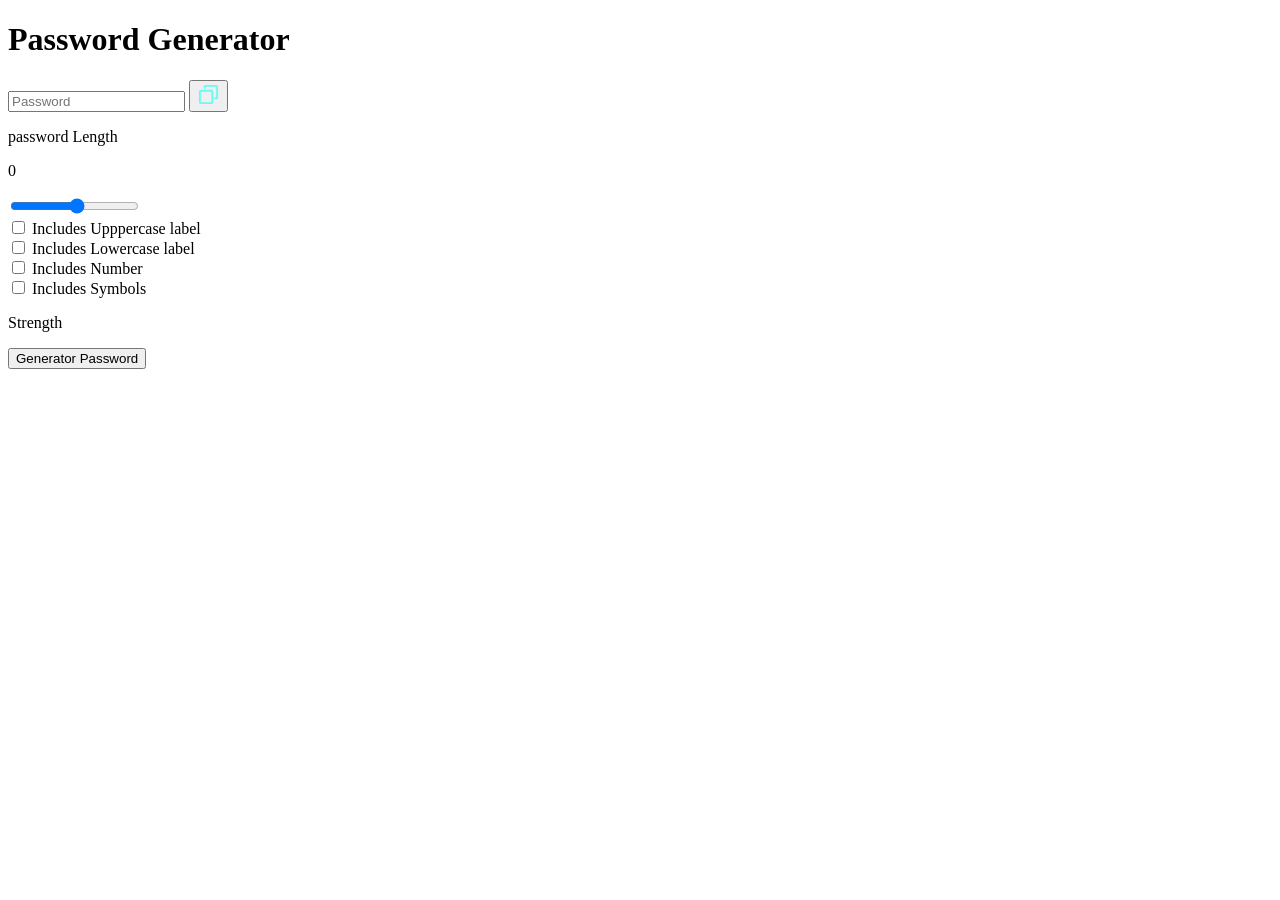
==== Day-9/index.html @ 2289767b "html done" ====
<!DOCTYPE html>
<html lang="en">
<head>
    <meta charset="UTF-8">
    <meta name="viewport" content="width=device-width, initial-scale=1.0">
    <link rel="shortcut icon" href="./assets/favicon.ico" type="image/x-icon">
    <link rel="stylesheet" href="style.css">
    <title>Password Generator</title>
</head>
<body>
    
    <div class="container">
        <h1>Password Generator</h1>

        <div class="display-container">

            <input readonly placeholder="Password" class="display" sata-passwordDispaly>

            <button>
                <span data-copyMsg></span>
                <img src="./assets/copy.svg" alt="copy" width="23" height="23">
            </button>

        </div>

        <div class="input-container">
            <!-- password length section -->
            <div class="length-container">
                <p>password Length</p>
                <p data-lengthNumber>0</p>
            </div>
            <!-- Slider -->
            <input type="range" min="1" max="20" class="slider" step="1" data-lengthSlider>

            <!-- checkboxes -->
            <div>
                <input type="checkbox" id="uppercase">
                <label for="uppercase">Includes Upppercase label</label>
            </div>
            <div>
                <input type="checkbox" id="lowercase">
                <label for="lowercase">Includes Lowercase label</label>
            </div>
            <div>
                <input type="checkbox" id="numbers">
                <label for="numbers">Includes Number</label>
            </div>
            <div>
                <input type="checkbox" id="symbol">
                <label for="symbol">Includes Symbols</label>
            </div>

            <!-- Strength Section -->
            <div class="strength-container">
                <p>Strength</p>
                <div data-indicator></div>
            </div>

            <!-- generate button -->
            <button class="generateButton">Generator Password</button>

        </div>
    </div>

    <script src="script.js"></script>
</body>
</html>
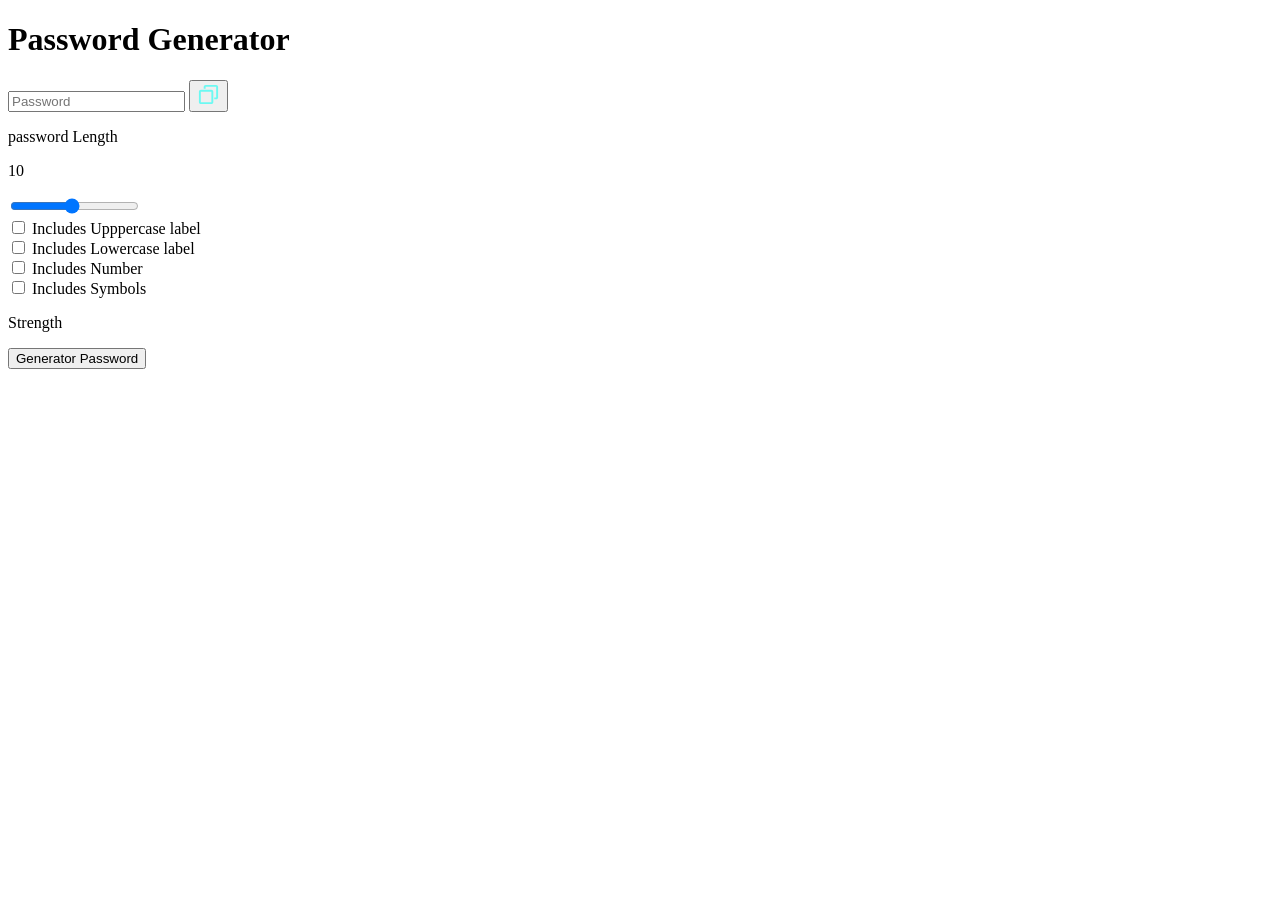
==== commit 583cb250: "html & javascript part done" ====
--- a/Day-9/index.html
+++ b/Day-9/index.html
@@ -14,9 +14,9 @@
 
         <div class="display-container">
 
-            <input readonly placeholder="Password" class="display" sata-passwordDispaly>
-
-            <button>
+            <input readonly placeholder="Password" class="display" data-passwordDispaly>
+            
+            <button data-copy>
                 <span data-copyMsg></span>
                 <img src="./assets/copy.svg" alt="copy" width="23" height="23">
             </button>
@@ -46,8 +46,8 @@
                 <label for="numbers">Includes Number</label>
             </div>
             <div>
-                <input type="checkbox" id="symbol">
-                <label for="symbol">Includes Symbols</label>
+                <input type="checkbox" id="symbols">
+                <label for="symbols">Includes Symbols</label>
             </div>
 
             <!-- Strength Section -->
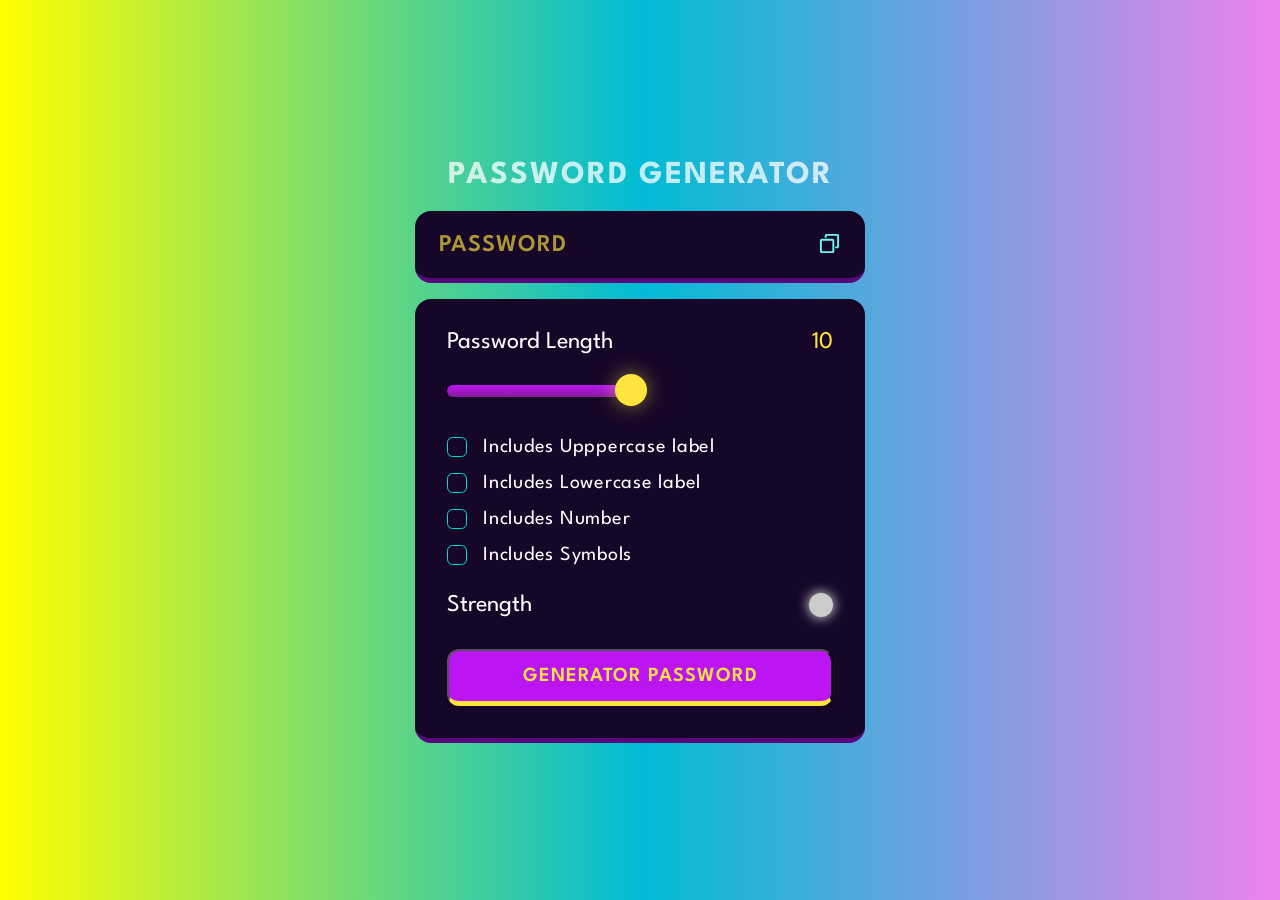
==== commit 47a6603b: "completed password generator" ====
--- a/Day-9/index.html
+++ b/Day-9/index.html
@@ -17,7 +17,7 @@
             <input readonly placeholder="Password" class="display" data-passwordDispaly>
             
             <button data-copy>
-                <span data-copyMsg></span>
+                <span data-copyMsg class="tooltip"></span>
                 <img src="./assets/copy.svg" alt="copy" width="23" height="23">
             </button>
 
@@ -26,26 +26,26 @@
         <div class="input-container">
             <!-- password length section -->
             <div class="length-container">
-                <p>password Length</p>
+                <p>Password Length</p>
                 <p data-lengthNumber>0</p>
             </div>
             <!-- Slider -->
             <input type="range" min="1" max="20" class="slider" step="1" data-lengthSlider>
 
             <!-- checkboxes -->
-            <div>
+            <div class="check">
                 <input type="checkbox" id="uppercase">
                 <label for="uppercase">Includes Upppercase label</label>
             </div>
-            <div>
+            <div class="check">
                 <input type="checkbox" id="lowercase">
                 <label for="lowercase">Includes Lowercase label</label>
             </div>
-            <div>
+            <div class="check">
                 <input type="checkbox" id="numbers">
                 <label for="numbers">Includes Number</label>
             </div>
-            <div>
+            <div class="check">
                 <input type="checkbox" id="symbols">
                 <label for="symbols">Includes Symbols</label>
             </div>
@@ -53,7 +53,7 @@
             <!-- Strength Section -->
             <div class="strength-container">
                 <p>Strength</p>
-                <div data-indicator></div>
+                <div data-indicator class="indicator"></div>
             </div>
 
             <!-- generate button -->
--- a/Day-9/style.css
+++ b/Day-9/style.css
@@ -0,0 +1,257 @@
+@import url('https://fonts.googleapis.com/css2?family=League+Spartan:wght@100..900&display=swap');
+*,
+*::before,*::after{
+    margin: 0;
+    padding: 0;
+    box-sizing: border-box;
+    font-family: 'League Spartan', sans-serif;
+}
+
+:root{
+
+    --dk-violet: hsl(268, 75%, 9%);
+    --lt-violet: hsl(268, 47%, 21%);
+    --lt-violet2: hsl(281, 89%, 26%);
+    --vb-violet: hsl(285, 91%, 52%);
+    --vb-violet2: hsl(290, 70%, 36%);
+  
+    --vb-yellow: hsl(52, 100%, 62%);
+  
+  
+    --pl-white: hsl(0, 0%, 100%);
+  
+    --vb-cyan: hsl(176, 100%, 44%);
+    --vb-cyan2: hsl(177, 92%, 70%);
+    --dk-text: hsl(198, 20%, 13%);
+
+}
+
+body{
+    width: 100vw;
+    height: 100vh;
+    display: flex;
+    flex-direction: column;
+    align-items: center;
+    justify-content: center;
+    background: linear-gradient(90deg, rgba(255, 255, 0, 1) 0%, rgba(0, 188, 212, 1) 50%, rgba(238, 130, 238, 1) 100%);
+
+}
+.container{
+    width: 90%;
+    max-width: 450px;
+}
+
+h1{
+    color: var(--pl-white);
+    opacity: 0.75;
+    text-transform: uppercase;
+    letter-spacing: 2px;
+    text-align: center;
+    line-height: 1.2;
+}
+
+.display-container{
+    position: relative;
+    background-color: var(--dk-violet);
+    border-radius: 1rem;
+    border-bottom: 0.35rem solid var(--lt-violet2);
+    margin: 1rem 0;
+    padding-top: 0.35 rem;
+}
+.display-container button{
+    position: absolute;
+    top: 50%;
+    right: 1.5rem;
+    transform: translateY(-50%);
+    background: transparent;
+    border: none;
+    outline: none;
+}
+.tooltip{
+    position: absolute;
+    background-color: var(--vb-violet2);
+    color: var(--vb-yellow);
+    font-size: 1.25rem;
+    top: -35px;
+    left: -25px;
+    padding: 5px 10px;
+    border-radius: 1rem;
+    opacity: 0;
+    transform: scale(0);
+    transform-origin: bottom;
+    transition: all 250ms ease-in-out;
+}.active{
+    opacity: 1;
+    transform: scale(1);
+}
+
+
+.display{
+    width: 100%;
+    background-color: transparent;
+    padding: 1.15rem 1rem;
+    border: none;
+    color: var(--vb-yellow);
+    font-weight: 600;
+    font-size: 1.5rem;
+    line-height: 30px;
+    letter-spacing: 1px;
+    padding-right: 3.25rem;
+}
+.display::placeholder{
+    position: absolute;
+    top: 50%;
+    left: 1.5rem;
+    font-size: 1.5rem;
+    line-height: 30px;
+    color: var(--vb-yellow);
+    opacity: 0.65;
+    transform: translateY(-50%);
+    text-transform: uppercase;
+}
+
+.input-container{
+    width: 100%;
+    background-color: var(--dk-violet);
+    border-radius: 1rem;
+    padding: 2rem;
+    border-bottom: 0.35rem solid var(--lt-violet2);
+}
+
+.length-container{
+    display: flex;
+    justify-content: space-between;
+    align-items: center;
+}
+.length-container p:nth-child(1){
+    color: var(--pl-white);
+    font-size: 1.5rem;
+}
+.length-container p:nth-child(2){
+    color: var(--vb-yellow);
+    font-size: 1.5rem;
+}
+/* slider */
+.slider{
+    appearance: none;
+    height: 0.75rem;
+    width: 100%;
+    cursor: pointer;
+    background-color: var(--dk-violet);
+    border-radius: 1rem;
+    margin-top: 2rem;
+    margin-bottom: 1.5rem;
+    background-image: linear-gradient(var(--vb-violet), var(--vb-violet2));
+    background-repeat: no-repeat;
+    border: none;
+    outline: none;
+}::-webkit-slider-thumb{
+    position: relative;
+    appearance: none;
+    height: 2rem;
+    width: 2rem;
+    border-radius: 50%;
+    background-color: var(--vb-yellow);
+    cursor: pointer;
+    margin-top: -3px;
+    box-shadow: 0px  0px 20px 0px rgba(255, 229, 61, 0.50);
+    transition: all 100ms ease-in;
+}
+.slider:focus{
+    outline: 3px solid var(--vb-yellow);
+}
+.slider::-webkit-slider-thumb:hover{
+    outline: 2px solid var(--vb-yellow);
+    background-color: var(--dk-violet);
+    box-shadow: 0px 0px 25px 5px rgba(255, 229, 61, 0.80);
+}
+
+.strength-container{
+    display: flex;
+    justify-content: space-between;
+    align-items: center;
+    margin-top: 1.75rem;
+    margin-bottom: 2rem;
+}p{
+    color: var(--pl-white);
+    font-size: 1.5rem;
+}
+.indicator{
+    width: 1.5rem;
+    height: 1.5rem;
+    border-radius: 50%;
+}
+
+.generateButton{
+    width: 100%;
+    padding: 1rem 0;
+    background-color: var(--vb-violet);
+    text-align: center;
+    border-radius: 0.75rem;
+    border-bottom: 0.35rem solid var(--vb-yellow);
+    text-transform: uppercase;
+    letter-spacing: 1px;
+    color: var(--vb-yellow);
+    font-weight: 600;
+    font-size: 1.25rem;
+}
+
+/* checkbox */
+.check{
+    display: flex;
+    align-items: center;
+    margin: 1rem 0;
+    gap: 0 1rem;
+}
+
+.check input{
+    appearance: none;
+    width: 20px;
+    height: 20px;
+    border: 1px solid var(--vb-cyan);
+    cursor: pointer;
+    position: relative;
+    border-radius: 0.35rem;
+}
+
+.check input:checked{
+    background-color: var(--vb-cyan);
+}
+
+.check input:checked::before {
+    content: '✔';
+    position: absolute;
+    color: var(--dk-text);
+    font-size: 1.05rem;
+    font-weight: 600;
+    left: 50%;
+    top: -.5px;
+    transform: translateX(-50%);
+    /* transform: translateY(40%); */
+}
+.check label{
+    color: var(--pl-white);
+    font-size: 1.25rem;
+    letter-spacing: 0.75px;
+}
+
+/* Homework -> Explore below code -> for firefox */
+
+.slider::-moz-range-thumb {
+    position: relative;
+    appearance: none;
+    height: 2rem;
+    width: 2rem;
+    border-radius: 50%;
+    background-color: var(--vb-yellow);
+    cursor: pointer;
+    margin-top: -3px;
+    box-shadow: 0px  0px 20px 0px rgba(255, 229, 61, 0.50);
+    transition: all 100ms ease-in;
+}
+
+.slider::-moz-range-thumb:hover{
+    outline: 2px solid var(--vb-yellow);
+    background-color: var(--dk-violet);
+    box-shadow: 0px 0px 25px 5px rgba(255, 229, 61, 0.80);
+}
